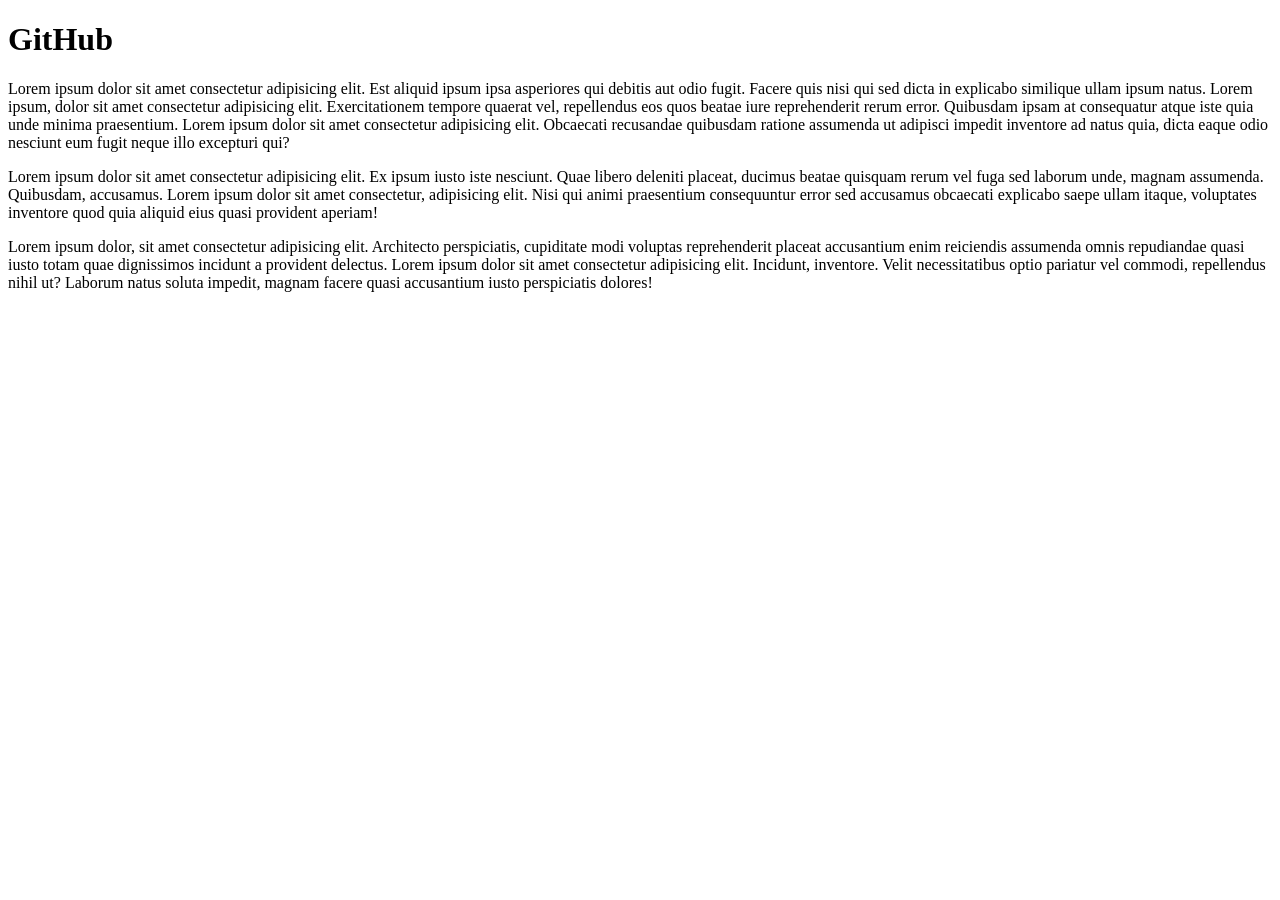
==== index.html @ 2751e0ee "Message" ====
<!DOCTYPE html>
<html lang="en">
<head>
    <meta charset="UTF-8">
    <meta name="viewport" content="width=device-width, initial-scale=1.0">
    <title>Document</title>
</head>
<body> 
    <h1>GitHub</h1>
    Lorem ipsum dolor sit amet consectetur adipisicing elit. Est aliquid ipsum ipsa asperiores qui debitis aut odio fugit. Facere quis nisi qui sed dicta in explicabo similique ullam ipsum natus.
    Lorem ipsum, dolor sit amet consectetur adipisicing elit. Exercitationem tempore quaerat vel, repellendus eos quos beatae iure reprehenderit rerum error. Quibusdam ipsam at consequatur atque iste quia unde minima praesentium.
    Lorem ipsum dolor sit amet consectetur adipisicing elit. Obcaecati recusandae quibusdam ratione assumenda ut adipisci impedit inventore ad natus quia, dicta eaque odio nesciunt eum fugit neque illo excepturi qui?

     <p>
        Lorem ipsum dolor sit amet consectetur adipisicing elit. Ex ipsum iusto iste nesciunt. Quae libero deleniti placeat, ducimus beatae quisquam rerum vel fuga sed laborum unde, magnam assumenda. Quibusdam, accusamus.
        Lorem ipsum dolor sit amet consectetur, adipisicing elit. Nisi qui animi praesentium consequuntur error sed accusamus obcaecati explicabo saepe ullam itaque, voluptates inventore quod quia aliquid eius quasi provident aperiam!

    </p>

    <p>
        Lorem ipsum dolor, sit amet consectetur adipisicing elit. Architecto perspiciatis, cupiditate modi voluptas reprehenderit placeat accusantium enim reiciendis assumenda omnis repudiandae quasi iusto totam quae dignissimos incidunt a provident delectus.
        Lorem ipsum dolor sit amet consectetur adipisicing elit. Incidunt, inventore. Velit necessitatibus optio pariatur vel commodi, repellendus nihil ut? Laborum natus soluta impedit, magnam facere quasi accusantium iusto perspiciatis dolores!
        
    </p>
</body>
</html>
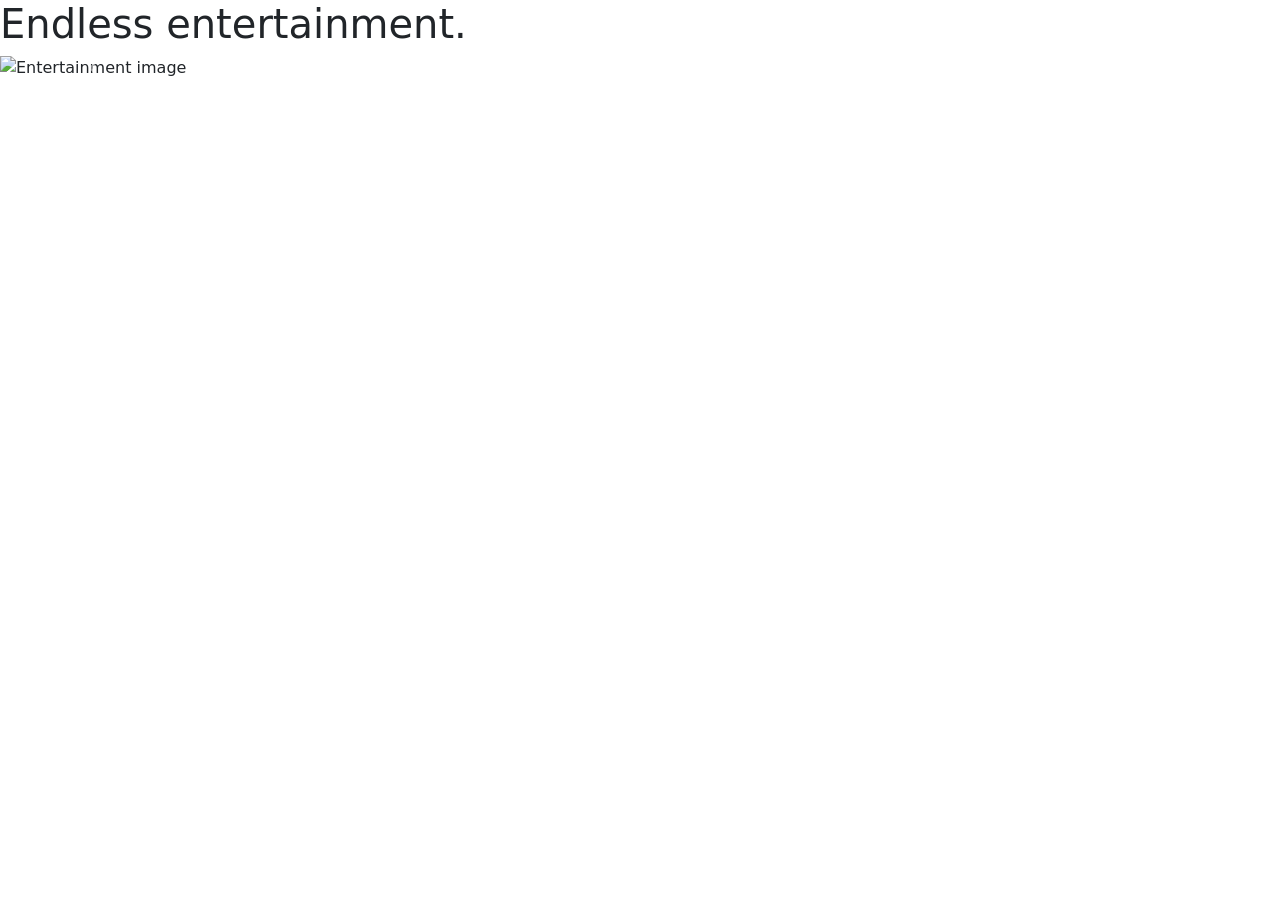
==== commit a710072a: "Carousel" ====
--- a/index.html
+++ b/index.html
@@ -3,24 +3,140 @@
 <head>
     <meta charset="UTF-8">
     <meta name="viewport" content="width=device-width, initial-scale=1.0">
-    <title>Document</title>
+    <title>Carousel</title>
+    <link href="https://cdn.jsdelivr.net/npm/bootstrap@5.3.3/dist/css/bootstrap.min.css" rel="stylesheet">
+    <link rel="stylesheet" href="carousel.css">
 </head>
-<body> 
-    <h1>GitHub</h1>
-    Lorem ipsum dolor sit amet consectetur adipisicing elit. Est aliquid ipsum ipsa asperiores qui debitis aut odio fugit. Facere quis nisi qui sed dicta in explicabo similique ullam ipsum natus.
-    Lorem ipsum, dolor sit amet consectetur adipisicing elit. Exercitationem tempore quaerat vel, repellendus eos quos beatae iure reprehenderit rerum error. Quibusdam ipsam at consequatur atque iste quia unde minima praesentium.
-    Lorem ipsum dolor sit amet consectetur adipisicing elit. Obcaecati recusandae quibusdam ratione assumenda ut adipisci impedit inventore ad natus quia, dicta eaque odio nesciunt eum fugit neque illo excepturi qui?
+<body>
 
-     <p>
-        Lorem ipsum dolor sit amet consectetur adipisicing elit. Ex ipsum iusto iste nesciunt. Quae libero deleniti placeat, ducimus beatae quisquam rerum vel fuga sed laborum unde, magnam assumenda. Quibusdam, accusamus.
-        Lorem ipsum dolor sit amet consectetur, adipisicing elit. Nisi qui animi praesentium consequuntur error sed accusamus obcaecati explicabo saepe ullam itaque, voluptates inventore quod quia aliquid eius quasi provident aperiam!
+<section class="entertainment-section">
 
-    </p>
+  <h1>Endless entertainment.</h1>
 
-    <p>
-        Lorem ipsum dolor, sit amet consectetur adipisicing elit. Architecto perspiciatis, cupiditate modi voluptas reprehenderit placeat accusantium enim reiciendis assumenda omnis repudiandae quasi iusto totam quae dignissimos incidunt a provident delectus.
-        Lorem ipsum dolor sit amet consectetur adipisicing elit. Incidunt, inventore. Velit necessitatibus optio pariatur vel commodi, repellendus nihil ut? Laborum natus soluta impedit, magnam facere quasi accusantium iusto perspiciatis dolores!
-        
-    </p>
+  <div id="carouselExampleIndicators"
+       class="carousel slide"
+       data-bs-ride="carousel"
+       data-bs-interval="2500">
+
+    <div class="carousel-indicators">
+      <button type="button" data-bs-target="#carouselExampleIndicators" data-bs-slide-to="0" class="active"></button>
+      <button type="button" data-bs-target="#carouselExampleIndicators" data-bs-slide-to="1"></button>
+      <button type="button" data-bs-target="#carouselExampleIndicators" data-bs-slide-to="2"></button>
+      <button type="button" data-bs-target="#carouselExampleIndicators" data-bs-slide-to="3"></button>
+      <button type="button" data-bs-target="#carouselExampleIndicators" data-bs-slide-to="4"></button>
+      <button type="button" data-bs-target="#carouselExampleIndicators" data-bs-slide-to="5"></button>
+      <button type="button" data-bs-target="#carouselExampleIndicators" data-bs-slide-to="6"></button>
+      <button type="button" data-bs-target="#carouselExampleIndicators" data-bs-slide-to="7"></button>
+      <button type="button" data-bs-target="#carouselExampleIndicators" data-bs-slide-to="8"></button>
+    </div>
+
+    <div class="carousel-inner">
+
+      <div class="carousel-item active">
+        <div class="carousel-card">
+          <img src="IMAGE 3.jpg" class="d-block w-100" alt="Entertainment image">
+          <div class="carousel-caption text-start">
+            <h1>F1 on Apple TV.</h1>
+            <p>Every Grand Prix, live and on demand - all in one place, all year long.</p>
+          </div>
+        </div>
+      </div>
+
+      <div class="carousel-item">
+        <div class="carousel-card">
+          <img src="IMAGE 2.jpg" class="d-block w-100" alt="Entertainment image">
+          <div class="carousel-caption text-start">
+            <h1>Mystery.</h1>
+            <p>Welcome to the island, please enjoy your stay. Just don't ask too many questions</p>
+          </div>
+        </div>
+      </div>
+
+      <div class="carousel-item">
+        <div class="carousel-card">
+          <img src="IMAGE 8.jpg" class="d-block w-100" alt="Entertainment image">
+          <div class="carousel-caption text-start">
+            <h1>Comedy.</h1>
+            <p>The new season premieres August 5. You better believe it</p>
+          </div>
+        </div>
+      </div>
+
+      <div class="carousel-item">
+        <div class="carousel-card">
+          <img src="IMAGE 10.jpg" class="d-block w-100" alt="Entertainment image">
+          <div class="carousel-caption text-start">
+            <h1>See the schedule.</h1>
+            <p>Live MLB games, every Friday.</p>
+          </div>
+        </div>
+      </div>
+
+      <div class="carousel-item">
+        <div class="carousel-card">
+          <img src="IMAGE1.jpg" class="d-block w-100" alt="Entertainment image">
+          <div class="carousel-caption text-start">
+            <h1>Comedy.</h1>
+            <p>Everyone's got a side hustle.</p>
+          </div>
+        </div>
+      </div>
+
+      <div class="carousel-item">
+        <div class="carousel-card">
+          <img src="IMAGE 5.jpg" class="d-block w-100" alt="Entertainment image">
+          <div class="carousel-caption text-start">
+            <h1>MLS on Apple TV.</h1>
+            <p>Watch every club, every match, live - all season long.</p>
+          </div>
+        </div>
+      </div>
+
+      <div class="carousel-item">
+        <div class="carousel-card">
+          <img src="IMAGE 4.jpg" class="d-block w-100" alt="Entertainment image">
+          <div class="carousel-caption text-start">
+            <h1>Drama.</h1>
+            <p>Is it a crime to want more?.</p>
+          </div>
+        </div>
+      </div>
+
+      <div class="carousel-item">
+        <div class="carousel-card">
+          <img src="IMAGE 6.jpg" class="d-block w-100" alt="Entertainment image">
+          <div class="carousel-caption text-start">
+            <h1>Thriller.</h1>
+            <p>They shared everything but the truth.</p>
+          </div>
+        </div>
+      </div>
+
+      <div class="carousel-item">
+        <div class="carousel-card">
+          <img src="IMAGE 9.jpg" class="d-block w-100" alt="Entertainment image">
+          <div class="carousel-caption text-start">
+            <h1>Adventure.</h1>
+            <p>A new threat will surface.</p>
+          </div>
+        </div>
+      </div>
+
+    </div>
+
+    <button class="carousel-control-prev" type="button" data-bs-target="#carouselExampleIndicators" data-bs-slide="prev">
+      <span class="carousel-control-prev-icon"></span>
+    </button>
+
+    <button class="carousel-control-next" type="button" data-bs-target="#carouselExampleIndicators" data-bs-slide="next">
+      <span class="carousel-control-next-icon"></span>
+    </button>
+
+  </div>
+
+</section>
+
+<script src="https://cdn.jsdelivr.net/npm/bootstrap@5.3.3/dist/js/bootstrap.bundle.min.js"></script>
+
 </body>
 </html>
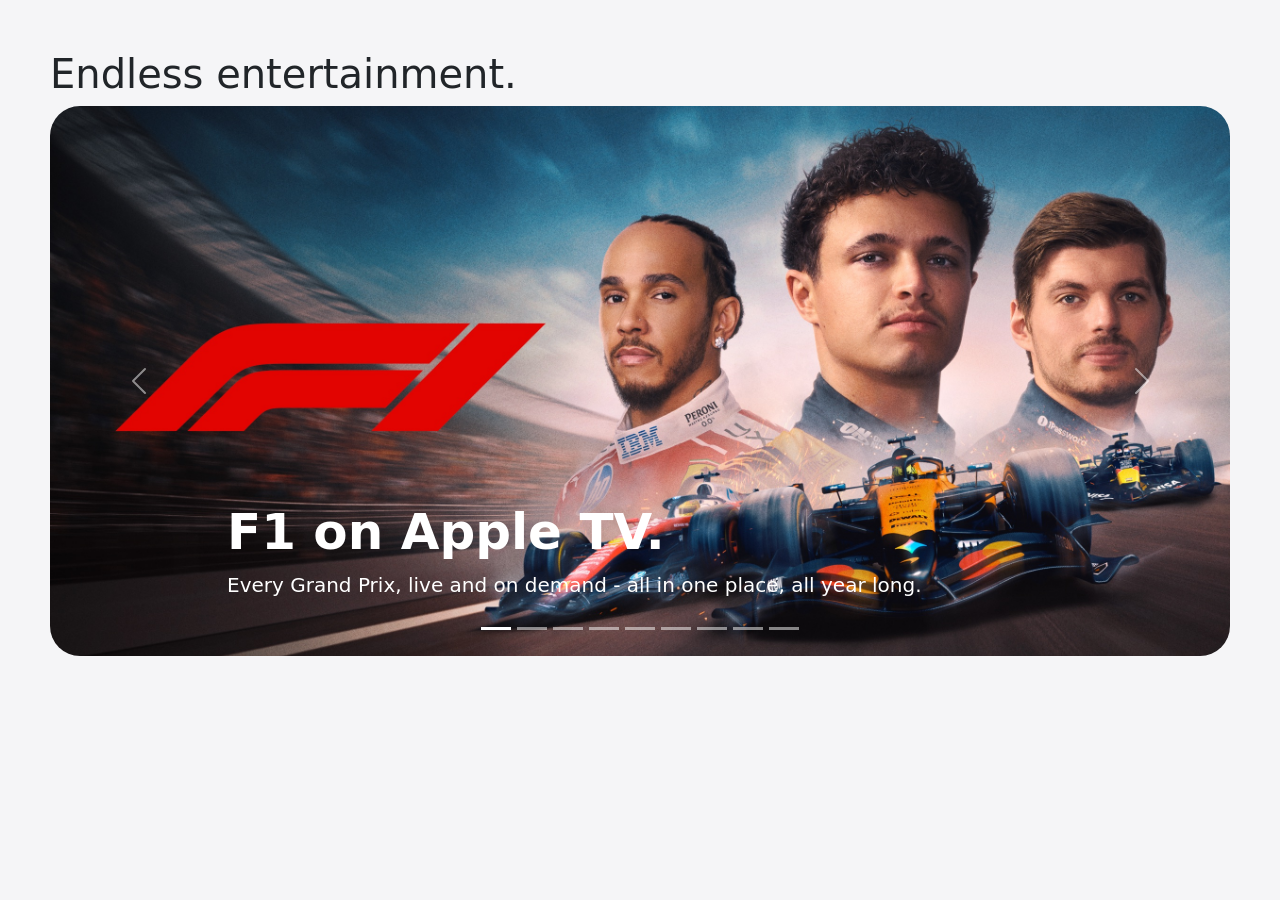
==== commit 61b666d0: "Carousel" ====
--- a/index.html
+++ b/index.html
@@ -5,7 +5,7 @@
     <meta name="viewport" content="width=device-width, initial-scale=1.0">
     <title>Carousel</title>
     <link href="https://cdn.jsdelivr.net/npm/bootstrap@5.3.3/dist/css/bootstrap.min.css" rel="stylesheet">
-    <link rel="stylesheet" href="carousel.css">
+    <link rel="stylesheet" href="index.css">
 </head>
 <body>
 
--- a/index.css
+++ b/index.css
@@ -0,0 +1,27 @@
+body {
+    background-color: #f5f5f7;
+}
+
+.entertainment-section {
+    padding: 50px;
+}
+
+.carousel-card {
+    height: 550px;
+    border-radius: 30px;
+    overflow: hidden;
+}
+
+.carousel-card img {
+    height: 550px;
+    object-fit: cover;
+}
+
+.carousel-caption h1 {
+    font-size: 50px;
+    font-weight: bold;
+}
+
+.carousel-caption p {
+    font-size: 20px;
+}
